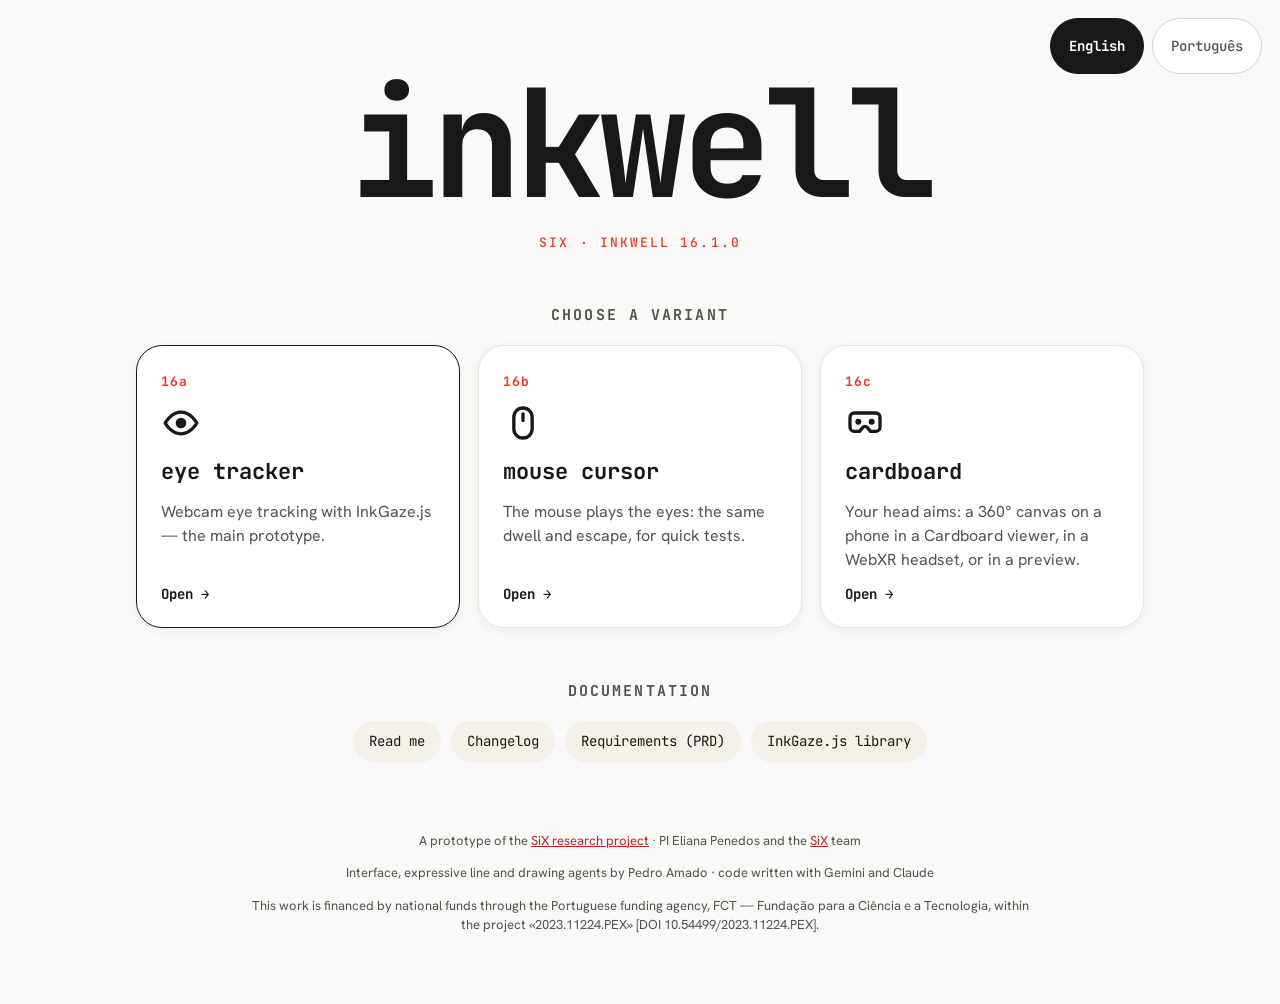
==== index.html @ ced59565 "Add files via upload Version 16 (issues with clear drawing mode) still missing hands gestures… ;)" ====
<!DOCTYPE html>
<html lang="en">
<head>
    <meta charset="UTF-8">
    <meta name="viewport" content="width=device-width, initial-scale=1, viewport-fit=cover">
    <title>Inkwell 16</title>
    <meta name="description" content="Inkwell 16 — the SiX gaze drawing studio in three variants: webcam eye tracker (InkGaze.js), mouse cursor, and Cardboard / WebXR with a 360° canvas.">
<!--
  Inkwell 16 — a prototype of the SiX research project «Drawing for Social Re-connectivity» (FBAUP · FCT 2023.11224.PEX),
  PI Eliana Penedos-Santiago and the SiX team · https://six.fba.up.pt/
  Interface, expressive line and drawing agents: Pedro Amado (FBAUP / i2ADS). Code written with Google Gemini and
  Anthropic Claude (Inkwell 16: Claude Opus 5.5, October 2026). Full credits: README.md.
-->
    <link rel="preconnect" href="https://fonts.googleapis.com">
    <link rel="preconnect" href="https://fonts.gstatic.com" crossorigin>
    <link href="https://fonts.googleapis.com/css2?family=Hanken+Grotesk:wght@400;500;600;700&family=JetBrains+Mono:wght@400;500;700&display=swap" rel="stylesheet">
    <link rel="stylesheet" href="css/inkwell.css?v=16.1.0">
    <link rel="icon" href="icon.svg" type="image/svg+xml">
    <link rel="manifest" href="manifest.json">
    <meta name="theme-color" content="#faf9f7">
    <style>
        html, body { overflow: auto; height: auto; min-height: 100%; }
        body { touch-action: auto; -webkit-user-select: auto; user-select: auto; }
        .chooser { max-width: 1040px; margin: 0 auto; padding: 72px 16px 56px; display: flex; flex-direction: column; align-items: center; }
        .chooser .logo { font-size: clamp(64px, 12vw, 150px); }
        .chooser h2 { font-family: var(--mono); font-size: 15px; letter-spacing: 0.14em; text-transform: uppercase; color: var(--ink-label); margin: 52px 0 18px; }
        .cards { display: grid; grid-template-columns: repeat(auto-fit, minmax(260px, 1fr)); gap: 18px; width: 100%; }
        .card { display: flex; flex-direction: column; gap: 12px; padding: 26px 24px 22px; border-radius: 26px; background: var(--surface-button); border: 1px solid var(--hairline); box-shadow: var(--shadow-rest); color: var(--ink); text-decoration: none; transition: box-shadow 0.15s, transform 0.15s; }
        .card:hover, .card:focus-visible { box-shadow: var(--shadow-panel); transform: translateY(-2px); outline: none; }
        .card:focus-visible { outline: 3px solid var(--red); outline-offset: 3px; }
        .card .tag { font-family: var(--mono); font-weight: 700; font-size: 13px; color: var(--red); letter-spacing: 0.08em; }
        .card .name { font-family: var(--mono); font-weight: 700; font-size: 22px; }
        .card svg { width: 40px; height: 40px; }
        .card p { margin: 0; color: var(--ink-label); font-size: 16px; flex: 1; }
        .card .go { font-family: var(--mono); font-weight: 700; font-size: 14px; color: var(--ink); }
        .card.main { border-color: var(--ink); }
        .docs { display: flex; flex-wrap: wrap; gap: 10px; justify-content: center; }
        .docs a { font-family: var(--mono); font-size: 14px; padding: 10px 16px; border-radius: 999px; background: var(--bg-panel); color: var(--ink); text-decoration: none; }
        .docs a:hover { background: var(--red-soft); }
        .chooser footer { margin-top: 56px; font-size: 13px; color: var(--ink-label); text-align: center; max-width: 60em; }
        .chooser .langs { position: fixed; }
    </style>
</head>
<body>
    <div class="langs" id="langs" role="group" aria-label="Language"></div>
    <main class="chooser">
        <h1 class="logo">inkwell</h1>
        <p class="kicker">SiX · Inkwell 16.1.0</p>
        <h2 data-i18n="chooser.title">Choose a variant</h2>
        <div class="cards">
            <a class="card main" href="inkwell-16a-eyetracker.html">
                <span class="tag">16a</span>
                <svg viewBox="0 0 24 24" aria-hidden="true"><path d="M2.5 12S6 5.5 12 5.5 21.5 12 21.5 12 18 18.5 12 18.5 2.5 12 2.5 12z" fill="none" stroke="currentColor" stroke-width="2" stroke-linejoin="round"/><circle cx="12" cy="12" r="3.2" fill="currentColor"/></svg>
                <span class="name" data-i18n="variant.a">eye tracker</span>
                <p data-i18n="chooser.a">Webcam eye tracking with InkGaze.js — the main prototype.</p>
                <span class="go"><span data-i18n="chooser.open">Open</span> →</span>
            </a>
            <a class="card" href="inkwell-16b-mouse-cursor.html">
                <span class="tag">16b</span>
                <svg viewBox="0 0 24 24" aria-hidden="true"><rect x="6.5" y="3" width="11" height="18" rx="5.5" fill="none" stroke="currentColor" stroke-width="2"/><path d="M12 6.5v4" stroke="currentColor" stroke-width="2" stroke-linecap="round"/></svg>
                <span class="name" data-i18n="variant.b">mouse cursor</span>
                <p data-i18n="chooser.b">The mouse plays the eyes: the same dwell and escape, for quick tests.</p>
                <span class="go"><span data-i18n="chooser.open">Open</span> →</span>
            </a>
            <a class="card" href="inkwell-16c-cardboard.html">
                <span class="tag">16c</span>
                <svg viewBox="0 0 24 24" aria-hidden="true"><path d="M3 8.5c0-1.4 1.1-2.5 2.5-2.5h13c1.4 0 2.5 1.1 2.5 2.5v6c0 1.4-1.1 2.5-2.5 2.5h-3.2l-2-2.4a1.7 1.7 0 0 0-2.6 0L8.7 17H5.5A2.5 2.5 0 0 1 3 14.5z" fill="none" stroke="currentColor" stroke-width="2"/><circle cx="8" cy="11.3" r="1.8" fill="currentColor"/><circle cx="16" cy="11.3" r="1.8" fill="currentColor"/></svg>
                <span class="name" data-i18n="variant.c">cardboard</span>
                <p data-i18n="chooser.c">Your head aims: a 360° canvas on a phone in a Cardboard viewer, in a WebXR headset, or in a preview.</p>
                <span class="go"><span data-i18n="chooser.open">Open</span> →</span>
            </a>
        </div>
        <h2 data-i18n="chooser.docs">Documentation</h2>
        <nav class="docs">
            <a href="README.md" data-i18n="chooser.readme">Read me</a>
            <a href="CHANGELOG.md" data-i18n="chooser.changelog">Changelog</a>
            <a href="Inkwell%2016%20%E2%80%94%20Product%20Requirements%20Document%20(PRD).md" data-i18n="chooser.prd">Requirements (PRD)</a>
            <a href="lib/inkgaze.js" data-i18n="chooser.inkgaze">InkGaze.js library</a>
        </nav>
        <footer>
            <p data-i18n-html="splash.credit1">A prototype of the <a href="https://six.fba.up.pt/" target="_blank" rel="noopener">SiX research project</a> · PI Eliana Penedos and the <a href="https://six.fba.up.pt/" target="_blank" rel="noopener">SiX</a> team</p>
            <p data-i18n-html="splash.credit2">Interface, expressive line and drawing agents by Pedro Amado · code written with Gemini and Claude</p>
            <p lang="en">This work is financed by national funds through the Portuguese funding agency, FCT — Fundação para a Ciência e a Tecnologia, within the project «2023.11224.PEX» [DOI 10.54499/2023.11224.PEX].</p>
        </footer>
    </main>
    <script type="module">
        import { initI18n, languages, lang, setLanguage, applyDom } from './js/i18n.js?v=16.1.0';
        const box = document.getElementById('langs');
        function chips() {
            box.textContent = '';
            for (const l of languages()) {
                const b = document.createElement('button');
                b.type = 'button'; b.className = 'lang-chip' + (l.code === lang() ? ' on' : ''); b.lang = l.code; b.textContent = l.nativeName;
                b.setAttribute('aria-pressed', l.code === lang() ? 'true' : 'false');
                b.addEventListener('click', () => setLanguage(l.code).then(chips));
                box.append(b);
            }
        }
        initI18n().then(() => { applyDom(); chips(); }).catch(() => { /* the English page stays */ });
    </script>
</body>
</html>
---- css/inkwell.css ----
/* ═══════════════════════════════════════════════════════════════════════════
   INKWELL 16 — styles (16a eye tracker · 16b mouse cursor · 16c cardboard)
   Design tokens as in builds 12–15 (Figma "HUD Prototype" + "Design System"). The paper is light by design (an
   ink-on-paper drawing studio), so there is no dark theme.
   ═══════════════════════════════════════════════════════════════════════════ */
:root {
  --bg-canvas: #faf9f7;
  --bg-band: #ece6d7;
  --bg-panel: #f4f1e9;
  --surface-button: #ffffff;
  --ink: #191817;
  --ink-label: #55524c;
  --ink-muted: #9e968a;
  --divider: #d6d3cc;
  --hairline: #e8e6e1;
  --red: #e63c22;
  --red-deep: #b8261a;
  --red-soft: #fdeeeb;
  --dot: #bdbab4;                 /* intro dots: light grey, ≈ 26 % black (≤ 40 % asked) */

  --display: 'Bricolage Grotesque', 'Hanken Grotesk', system-ui, sans-serif;
  --sans: 'Hanken Grotesk', 'Helvetica Neue', system-ui, sans-serif;
  --mono: 'JetBrains Mono', ui-monospace, Menlo, monospace;

  --shadow-panel: 0 8px 40px rgba(25, 24, 23, 0.14);
  --shadow-rest: 0 2px 8px rgba(25, 24, 23, 0.06);
  --radius: 22px;
  --dwell: 0;
}
* { box-sizing: border-box; }
html, body { margin: 0; height: 100%; overflow: hidden; background: var(--bg-canvas); color: var(--ink); font-family: var(--sans); font-size: 17px; line-height: 1.5; -webkit-font-smoothing: antialiased; }
body { overscroll-behavior: none; touch-action: none; -webkit-user-select: none; user-select: none; }
button, input, select { font: inherit; color: inherit; }
a { color: var(--red-deep); }
kbd { font-family: var(--mono); font-size: 0.82em; background: var(--bg-panel); border: 1px solid var(--divider); border-bottom-width: 2px; border-radius: 6px; padding: 0 0.4em; }
[hidden] { display: none !important; }
svg { display: block; }

/* ── layers: the paper (z 0) · DOM screens (z 10) · configuration (z 20) · 3D view (z 25) · overlay canvas (z 30) · toast (z 40) ── */
#stage { position: fixed; inset: 0; z-index: 0; overflow: hidden; background: var(--bg-canvas); }
#paper { position: absolute; inset: 0; overflow: hidden; }
#paper canvas { position: absolute; left: 0; top: 0; transform-origin: 0 0; }
#overlay { position: fixed; inset: 0; z-index: 30; pointer-events: none; }
#vr { position: fixed; inset: 0; z-index: 1; background: #e9e5dc; }
#vr canvas { display: block; }
#screens { position: fixed; inset: 0; z-index: 10; pointer-events: none; }
body.studio.v-b #stage { cursor: none; }

/* ── generic dwell feedback (DOM targets): --dwell 0..1 set by GazeDom ── */
.btn, .cta-play, .link, .page-back, .page-scroll, .cfg-close { position: relative; }
.btn::after, .cta-play::after, .link::after, .page-back::after {
  content: ''; position: absolute; left: 12%; right: 12%; bottom: 6px; height: 3px; border-radius: 3px; background: var(--red);
  transform: scaleX(var(--dwell)); transform-origin: left center; opacity: calc(var(--dwell) * 8); pointer-events: none;
}
.page-scroll::after, .cfg-close::after {
  content: ''; position: absolute; inset: -5px; border-radius: 50%; pointer-events: none;
  background: conic-gradient(var(--red) calc(var(--dwell) * 360deg), transparent 0);
  -webkit-mask: radial-gradient(farthest-side, transparent calc(100% - 4px), #000 calc(100% - 3px));
          mask: radial-gradient(farthest-side, transparent calc(100% - 4px), #000 calc(100% - 3px));
}
.gazed { outline: none; }

/* ── screens ── */
.screen { position: absolute; inset: 0; pointer-events: auto; background: var(--bg-canvas); display: flex; flex-direction: column; align-items: center; justify-content: center; animation: fade-in 0.35s ease both; }
.screen.leaving { animation: fade-out 0.32s ease both; pointer-events: none; }
@keyframes fade-in { from { opacity: 0; } }
@keyframes fade-out { to { opacity: 0; } }

.logo { font-family: var(--mono); font-weight: 700; font-size: clamp(64px, 13vw, 176px); letter-spacing: -0.045em; line-height: 0.95; margin: 0; color: var(--ink); }
.kicker { font-family: var(--mono); font-size: 13px; font-weight: 500; letter-spacing: 0.16em; text-transform: uppercase; color: var(--red); margin: 18px 0 0; text-align: center; }

/* gate (16a: while InkGaze has the stage · 16b / 16c: Start) */
.gate-main { display: flex; flex-direction: column; align-items: center; gap: 0; padding: 24px; max-width: 760px; text-align: center; }
.gate .logo { font-size: clamp(56px, 9vw, 120px); }
.gate-msg { margin: 34px 0 0; font-size: 19px; color: var(--ink-label); max-width: 34em; min-height: 3em; }
.gate-msg.warn { color: var(--ink); }
.gate-msg.error { color: var(--red-deep); font-weight: 600; }
.gate-actions { display: flex; flex-wrap: wrap; gap: 16px; justify-content: center; margin-top: 26px; }

/* buttons */
.btn { display: inline-flex; align-items: center; gap: 10px; min-height: 56px; padding: 12px 24px; border-radius: 999px; border: 1px solid var(--divider); background: var(--surface-button); color: var(--ink); font-family: var(--mono); font-weight: 700; font-size: 15px; text-decoration: none; cursor: pointer; box-shadow: var(--shadow-rest); transition: box-shadow 0.15s, background 0.15s, transform 0.15s; }
.btn svg { width: 1.25em; height: 1.25em; flex: none; }
.btn:hover, .btn.gazed { box-shadow: 0 8px 22px rgba(25, 24, 23, 0.12); background: #fff; }
.btn.primary { background: var(--ink); color: #fff; border-color: var(--ink); }
.btn.primary::after { background: #fff; }
.btn.ghost { background: transparent; box-shadow: none; }
.btn:disabled { opacity: 0.45; cursor: default; }
.btn:focus-visible, .cta-play:focus-visible, .link:focus-visible, .page-back:focus-visible, .page-scroll:focus-visible, .cfg-close:focus-visible, .chip:focus-visible, .abtn:focus-visible { outline: 3px solid var(--red); outline-offset: 3px; }

/* intro: three dots (64 px: the upper bound asked for; webcam gaze is ~2–4° accurate, the hit area is larger) */
.intro { background: var(--bg-canvas); }
.intro-hint { position: absolute; top: 22%; left: 0; right: 0; margin: 0; text-align: center; font-family: var(--mono); font-size: 14px; letter-spacing: 0.14em; text-transform: uppercase; color: var(--ink-muted); }
.idot { position: absolute; top: 50%; width: 64px; height: 64px; margin: 0; padding: 0; border: 0; border-radius: 50%; background: var(--dot); transform: translate(-50%, -50%) scale(1); transition: transform 0.22s cubic-bezier(.3, 1.4, .5, 1), background 0.2s; cursor: pointer; }
.idot::before { content: ''; position: absolute; inset: -9px; border-radius: 50%; background: conic-gradient(var(--red) calc(var(--dwell) * 360deg), transparent 0); -webkit-mask: radial-gradient(farthest-side, transparent calc(100% - 4px), #000 calc(100% - 3px)); mask: radial-gradient(farthest-side, transparent calc(100% - 4px), #000 calc(100% - 3px)); opacity: 0.85; }
.idot.gazed, .idot:hover { transform: translate(-50%, -50%) scale(1.16); background: #b0ada6; }
.idot.popped { background: var(--red); animation: pop 0.46s cubic-bezier(.2, .9, .3, 1) forwards; pointer-events: none; }
.idot.popped::before { display: none; }
@keyframes pop { 0% { transform: translate(-50%, -50%) scale(1.16); opacity: 1; } 35% { transform: translate(-50%, -50%) scale(1.42); opacity: 1; } 100% { transform: translate(-50%, -50%) scale(1.9); opacity: 0; } }

/* language switcher (welcome screen, gate): top right, one chip per language in its own name */
.langs { position: absolute; top: max(18px, env(safe-area-inset-top)); right: max(18px, env(safe-area-inset-right)); display: flex; align-items: center; gap: 8px; z-index: 2; }
.langs-icon { width: 22px; height: 22px; color: var(--ink-muted); margin-right: 2px; }
.langs-icon svg { width: 22px; height: 22px; }
.lang-chip { position: relative; min-height: 56px; min-width: 56px; padding: 8px 18px; border-radius: 999px; border: 1px solid var(--divider); background: var(--surface-button); color: var(--ink-label); font-family: var(--mono); font-weight: 500; font-size: 14px; cursor: pointer; }
.lang-chip.on { background: var(--ink); color: #fff; border-color: var(--ink); font-weight: 700; }
.lang-chip:hover, .lang-chip.gazed { box-shadow: 0 8px 22px rgba(25, 24, 23, 0.12); }
.lang-chip::after { content: ''; position: absolute; left: 18%; right: 18%; bottom: 6px; height: 3px; border-radius: 3px; background: var(--red); transform: scaleX(var(--dwell)); transform-origin: left center; opacity: calc(var(--dwell) * 8); pointer-events: none; }
.lang-chip:focus-visible { outline: 3px solid var(--red); outline-offset: 3px; }
.lang-panel select { width: 100%; margin-top: 6px; min-height: 44px; padding: 6px 10px; border-radius: 12px; border: 1px solid var(--divider); background: var(--bg-panel); }

/* splash */
.splash-main { display: flex; flex-direction: column; align-items: center; margin-bottom: 6vh; }
.cta-play { display: inline-flex; align-items: center; justify-content: center; gap: 14px; margin-top: 52px; min-width: 240px; min-height: 92px; padding: 18px 48px 18px 40px; border-radius: 999px; border: 0; background: var(--ink); color: #fff; font-family: var(--mono); font-weight: 700; font-size: 30px; letter-spacing: 0.02em; cursor: pointer; box-shadow: 0 14px 34px rgba(25, 24, 23, 0.2); transition: transform 0.18s, background 0.18s; }
.cta-play svg { width: 34px; height: 34px; }
.cta-play::after { background: var(--red); bottom: 10px; height: 4px; }
.cta-play:hover, .cta-play.gazed { transform: scale(1.04); background: #000; }
.splash-note { margin: 22px 0 0; font-size: 15px; color: var(--ink-label); text-align: center; max-width: 36em; }
.kicker a { color: inherit; text-decoration: none; border-bottom: 1px solid currentColor; }
.splash-foot { position: absolute; left: 0; right: 0; bottom: max(16px, env(safe-area-inset-bottom)); display: flex; flex-direction: column; align-items: center; gap: 4px; padding: 0 16px; }
.links { display: flex; justify-content: center; flex-wrap: wrap; gap: 8px 22px; }
.splash-credit { margin: 0; max-width: min(64em, 100%); text-align: center; font-size: 12.5px; line-height: 1.55; color: var(--ink-label); -webkit-user-select: text; user-select: text; }
.splash-credit a { color: inherit; text-decoration: underline; text-decoration-color: var(--divider); text-underline-offset: 2px; }
.splash-credit a:hover { color: var(--red-deep); text-decoration-color: currentColor; }
.link { display: inline-flex; align-items: center; gap: 0.5em; min-height: 56px; padding: 10px 18px; border: 0; border-radius: 999px; background: transparent; color: var(--ink-label); font-family: var(--mono); font-weight: 500; font-size: 16px; line-height: 1; cursor: pointer; }
.link svg { width: 1em; height: 1em; flex: none; }   /* icons sized to the text height */
.link:hover, .link.gazed { color: var(--ink); background: var(--bg-panel); }

/* pages: About · Help */
.page { justify-content: flex-start; align-items: stretch; }
.page-head { display: flex; align-items: center; gap: 18px; padding: 22px max(20px, calc(50vw - 420px)) 14px; border-bottom: 1px solid var(--hairline); background: var(--bg-canvas); }
.page-head h2 { margin: 0; font-family: var(--mono); font-size: 22px; letter-spacing: -0.01em; }
.page-back { display: inline-flex; align-items: center; gap: 8px; min-height: 56px; padding: 10px 20px 10px 14px; border-radius: 999px; border: 1px solid var(--divider); background: var(--surface-button); font-family: var(--mono); font-weight: 700; font-size: 15px; cursor: pointer; }
.page-back svg { width: 22px; height: 22px; }
.page-back:hover, .page-back.gazed { background: var(--bg-panel); }
.page-body { flex: 1; overflow-y: auto; padding: 18px max(20px, calc(50vw - 420px)) 120px; -webkit-user-select: text; user-select: text; scroll-behavior: smooth; }
.page-body h3 { font-family: var(--mono); font-size: 15px; letter-spacing: 0.06em; text-transform: uppercase; color: var(--red-deep); margin: 30px 0 8px; }
.page-body p, .page-body li, .page-body dd { color: var(--ink); max-width: 46em; }
.page-body .lead { font-size: 19px; }
.page-body ul, .page-body ol { padding-left: 1.3em; }
.page-body li { margin: 6px 0; }
.credits dt { font-family: var(--mono); font-weight: 700; font-size: 14px; margin-top: 14px; }
.credits dd { margin: 4px 0 0; }
.funding { margin-top: 30px; padding-top: 16px; border-top: 1px solid var(--hairline); font-size: 14px; color: var(--ink-label); }
.page-scroll { position: fixed; right: max(16px, calc(50vw - 520px)); width: 64px; height: 64px; border-radius: 50%; border: 1px solid var(--divider); background: var(--surface-button); box-shadow: var(--shadow-rest); display: grid; place-items: center; cursor: pointer; z-index: 2; }
.page-scroll svg { width: 30px; height: 30px; }
.page-scroll.up { top: 112px; }
.page-scroll.down { bottom: 28px; }
.page-scroll:hover, .page-scroll.gazed { background: var(--bg-panel); }
.video { position: relative; width: 100%; max-width: 820px; aspect-ratio: 16 / 9; margin: 6px 0 10px; border-radius: 18px; overflow: hidden; background: var(--bg-band); }
.video iframe { position: absolute; inset: 0; width: 100%; height: 100%; border: 0; }
.video-ph { position: absolute; inset: 0; display: flex; flex-direction: column; align-items: center; justify-content: center; gap: 12px; color: var(--ink-label); font-family: var(--mono); font-size: 15px; }
.video-ph svg { width: 64px; height: 64px; padding: 14px; border-radius: 50%; background: var(--surface-button); color: var(--ink); box-shadow: var(--shadow-rest); }

/* configuration layer */
.cfg-layer { position: fixed; inset: 0; z-index: 20; display: grid; place-items: center; padding: 16px; background: rgba(250, 249, 247, 0.72); backdrop-filter: blur(3px); -webkit-backdrop-filter: blur(3px); animation: fade-in 0.2s ease both; }
.cfg { position: relative; width: min(820px, 100%); max-height: calc(100vh - 32px); display: flex; flex-direction: column; background: var(--surface-button); border: 1px solid var(--hairline); border-radius: 26px; box-shadow: var(--shadow-panel); overflow: hidden; -webkit-user-select: text; user-select: text; }
.cfg-head { display: flex; align-items: flex-start; justify-content: space-between; gap: 16px; padding: 22px 26px 14px; border-bottom: 1px solid var(--hairline); }
.cfg-head h2 { margin: 0; font-family: var(--mono); font-size: 22px; }
.cfg-sub { margin: 4px 0 0; font-size: 14px; color: var(--ink-label); }
.cfg-close { flex: none; width: 64px; height: 64px; border-radius: 50%; border: 1px solid var(--divider); background: var(--bg-panel); display: grid; place-items: center; cursor: pointer; }
.cfg-close svg { width: 28px; height: 28px; }
.cfg-close:hover, .cfg-close.gazed { background: var(--red-soft); }
.cfg-body { overflow-y: auto; padding: 8px 26px 110px; scroll-behavior: smooth; }
.cfg .page-scroll { position: absolute; right: 18px; }
.cfg .page-scroll.up { top: 104px; }
.cfg .page-scroll.down { bottom: 18px; }
.cfg-sec { padding: 16px 70px 18px 0; border-bottom: 1px solid var(--hairline); }
.cfg-sec:last-child { border-bottom: 0; }
.cfg-sec h3 { margin: 6px 0 12px; font-family: var(--mono); font-size: 14px; letter-spacing: 0.08em; text-transform: uppercase; color: var(--red-deep); }
.ctl { margin: 12px 0 16px; }
.ctl label { display: flex; justify-content: space-between; align-items: baseline; gap: 12px; font-weight: 600; font-size: 15px; }
.ctl output { font-family: var(--mono); font-size: 13px; color: var(--ink-label); white-space: nowrap; }
.ctl input[type=range] { width: 100%; margin: 6px 0 0; accent-color: var(--red); height: 28px; }
.ctl select { width: 100%; margin-top: 6px; min-height: 44px; padding: 6px 10px; border-radius: 12px; border: 1px solid var(--divider); background: var(--bg-panel); }
.ctl.check label { justify-content: flex-start; align-items: center; gap: 12px; cursor: pointer; }
.ctl.check input { width: 22px; height: 22px; accent-color: var(--red); flex: none; }
.hint { margin: 4px 0 0; font-size: 13.5px; color: var(--ink-label); line-height: 1.45; }
.row { display: flex; gap: 10px; align-items: center; margin: 10px 0; }
.row.wrap { flex-wrap: wrap; }
.cfg .btn { min-height: 46px; padding: 8px 18px; font-size: 13.5px; }
.chip { min-height: 40px; padding: 6px 14px; border-radius: 999px; border: 1px solid var(--divider); background: var(--surface-button); font-family: var(--mono); font-size: 13px; cursor: pointer; }
.chip.on { background: var(--ink); color: #fff; border-color: var(--ink); }
.agent-list { display: grid; gap: 10px; margin: 12px 0; }
.agent { border: 1px solid var(--hairline); border-radius: 16px; padding: 10px 14px; background: var(--bg-canvas); }
.agent-head { display: flex; align-items: center; gap: 8px; font-family: var(--mono); font-size: 14px; }
.agent-head .sp { flex: 1; }
.abtn { width: 38px; height: 38px; border-radius: 50%; border: 1px solid var(--divider); background: var(--surface-button); cursor: pointer; font-size: 16px; }
.abtn:hover { background: var(--red-soft); }
.agent-row { display: grid; grid-template-columns: 9.5em 1fr 3.4em; align-items: center; gap: 10px; font-size: 14px; margin: 2px 0; }
.agent-row input { width: 100%; accent-color: var(--red); }
.agent-row output { font-family: var(--mono); font-size: 12.5px; color: var(--ink-label); text-align: right; }

/* toast (top: the menu lives at the bottom) */
#toast { position: fixed; top: max(18px, env(safe-area-inset-top)); left: 50%; z-index: 40; transform: translate(-50%, -140%); max-width: min(92vw, 640px); padding: 12px 20px; border-radius: 16px; background: var(--ink); color: #fff; font-family: var(--mono); font-size: 14px; line-height: 1.45; box-shadow: var(--shadow-panel); transition: transform 0.28s ease, opacity 0.28s ease, visibility 0s linear 0.28s; pointer-events: none; text-align: center; opacity: 0; visibility: hidden; }
#toast.show { transform: translate(-50%, 0); opacity: 1; visibility: visible; transition: transform 0.28s ease, opacity 0.28s ease; }

/* 3D analysis view (build 15) */
#orbit { position: fixed; inset: 0; z-index: 25; background: var(--bg-band); perspective: 1400px; display: grid; place-items: center; }
.orbit-plane { background: var(--bg-canvas) center / 100% 100% no-repeat; box-shadow: 0 30px 80px rgba(25, 24, 23, 0.28); transform-style: preserve-3d; }
.orbit-hud { position: absolute; left: 24px; bottom: 20px; font-family: var(--mono); font-size: 13px; color: var(--ink-label); }
.orbit-hud p { margin: 4px 0; }
.orbit-title { color: var(--red-deep); letter-spacing: 0.12em; text-transform: uppercase; }
body.orbiting #overlay { display: none; }

/* small screens (phones: 16b / 16c look-around) */
@media (max-width: 560px) {
  html, body { font-size: 16px; }
  .gate-msg { font-size: 16px; }
  .cta-play { min-height: 76px; font-size: 24px; margin-top: 36px; }
  .cfg-sec { padding-right: 0; }
  .cfg .page-scroll { display: none; }
  .page-scroll { right: 12px; width: 56px; height: 56px; }
  .agent-row { grid-template-columns: 6.5em 1fr 3em; }
  .link { font-size: 14px; padding: 8px 10px; }
  .langs { top: 10px; right: 10px; gap: 6px; }
  .langs-icon { display: none; }
  .lang-chip { min-height: 48px; padding: 6px 12px; font-size: 13px; }
}
@media (prefers-reduced-motion: reduce) {
  *, *::before, *::after { animation-duration: 0.01ms !important; transition-duration: 0.01ms !important; scroll-behavior: auto !important; }
}
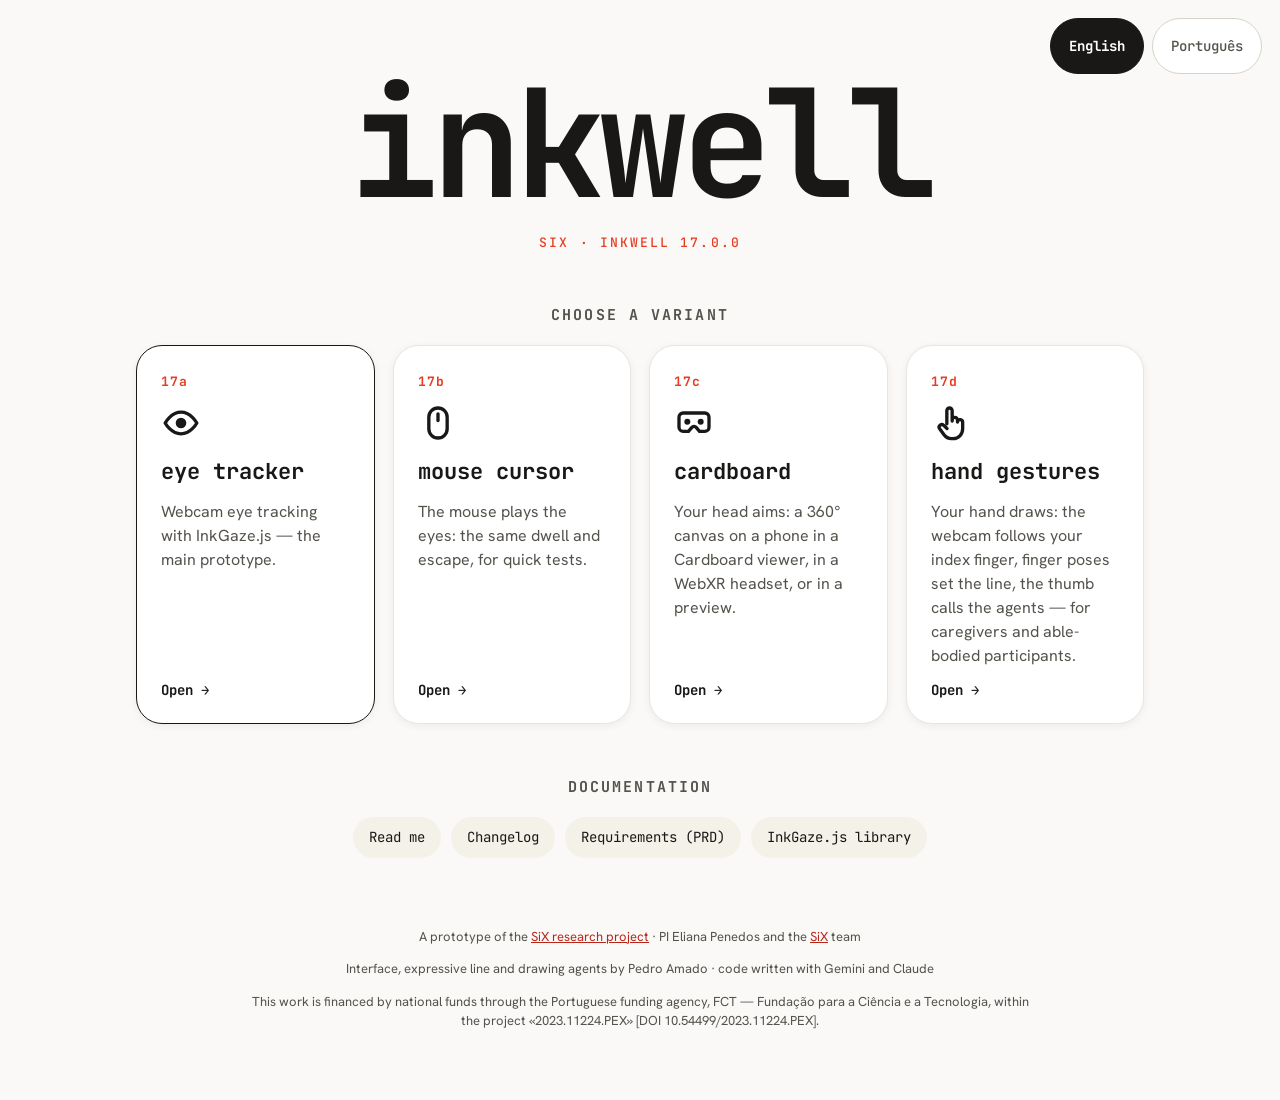
==== commit 118b48dd: "Add files via upload Build 17. Clear Fix implemented and Hands Gestures (Caregiver Hands-mode drawin" ====
--- a/index.html
+++ b/index.html
@@ -3,18 +3,18 @@
 <head>
     <meta charset="UTF-8">
     <meta name="viewport" content="width=device-width, initial-scale=1, viewport-fit=cover">
-    <title>Inkwell 16</title>
-    <meta name="description" content="Inkwell 16 — the SiX gaze drawing studio in three variants: webcam eye tracker (InkGaze.js), mouse cursor, and Cardboard / WebXR with a 360° canvas.">
+    <title>Inkwell 17</title>
+    <meta name="description" content="Inkwell 17 — the SiX gaze drawing studio in four variants: webcam eye tracker (InkGaze.js), mouse cursor, Cardboard / WebXR with a 360° canvas, and hand gestures through the webcam (for caregivers).">
 <!--
-  Inkwell 16 — a prototype of the SiX research project «Drawing for Social Re-connectivity» (FBAUP · FCT 2023.11224.PEX),
+  Inkwell 17 — a prototype of the SiX research project «Drawing for Social Re-connectivity» (FBAUP · FCT 2023.11224.PEX),
   PI Eliana Penedos-Santiago and the SiX team · https://six.fba.up.pt/
   Interface, expressive line and drawing agents: Pedro Amado (FBAUP / i2ADS). Code written with Google Gemini and
-  Anthropic Claude (Inkwell 16: Claude Opus 5.5, October 2026). Full credits: README.md.
+  Anthropic Claude (Inkwell 16–17: Claude Opus 5.5, October 2026). Full credits: README.md.
 -->
     <link rel="preconnect" href="https://fonts.googleapis.com">
     <link rel="preconnect" href="https://fonts.gstatic.com" crossorigin>
     <link href="https://fonts.googleapis.com/css2?family=Hanken+Grotesk:wght@400;500;600;700&family=JetBrains+Mono:wght@400;500;700&display=swap" rel="stylesheet">
-    <link rel="stylesheet" href="css/inkwell.css?v=16.1.0">
+    <link rel="stylesheet" href="css/inkwell.css?v=17.0.0">
     <link rel="icon" href="icon.svg" type="image/svg+xml">
     <link rel="manifest" href="manifest.json">
     <meta name="theme-color" content="#faf9f7">
@@ -24,7 +24,7 @@
         .chooser { max-width: 1040px; margin: 0 auto; padding: 72px 16px 56px; display: flex; flex-direction: column; align-items: center; }
         .chooser .logo { font-size: clamp(64px, 12vw, 150px); }
         .chooser h2 { font-family: var(--mono); font-size: 15px; letter-spacing: 0.14em; text-transform: uppercase; color: var(--ink-label); margin: 52px 0 18px; }
-        .cards { display: grid; grid-template-columns: repeat(auto-fit, minmax(260px, 1fr)); gap: 18px; width: 100%; }
+        .cards { display: grid; grid-template-columns: repeat(auto-fit, minmax(220px, 1fr)); gap: 18px; width: 100%; }
         .card { display: flex; flex-direction: column; gap: 12px; padding: 26px 24px 22px; border-radius: 26px; background: var(--surface-button); border: 1px solid var(--hairline); box-shadow: var(--shadow-rest); color: var(--ink); text-decoration: none; transition: box-shadow 0.15s, transform 0.15s; }
         .card:hover, .card:focus-visible { box-shadow: var(--shadow-panel); transform: translateY(-2px); outline: none; }
         .card:focus-visible { outline: 3px solid var(--red); outline-offset: 3px; }
@@ -45,28 +45,35 @@
     <div class="langs" id="langs" role="group" aria-label="Language"></div>
     <main class="chooser">
         <h1 class="logo">inkwell</h1>
-        <p class="kicker">SiX · Inkwell 16.1.0</p>
+        <p class="kicker">SiX · Inkwell 17.0.0</p>
         <h2 data-i18n="chooser.title">Choose a variant</h2>
         <div class="cards">
-            <a class="card main" href="inkwell-16a-eyetracker.html">
-                <span class="tag">16a</span>
+            <a class="card main" href="inkwell-17a-eyetracker.html">
+                <span class="tag">17a</span>
                 <svg viewBox="0 0 24 24" aria-hidden="true"><path d="M2.5 12S6 5.5 12 5.5 21.5 12 21.5 12 18 18.5 12 18.5 2.5 12 2.5 12z" fill="none" stroke="currentColor" stroke-width="2" stroke-linejoin="round"/><circle cx="12" cy="12" r="3.2" fill="currentColor"/></svg>
                 <span class="name" data-i18n="variant.a">eye tracker</span>
                 <p data-i18n="chooser.a">Webcam eye tracking with InkGaze.js — the main prototype.</p>
                 <span class="go"><span data-i18n="chooser.open">Open</span> →</span>
             </a>
-            <a class="card" href="inkwell-16b-mouse-cursor.html">
-                <span class="tag">16b</span>
+            <a class="card" href="inkwell-17b-mouse-cursor.html">
+                <span class="tag">17b</span>
                 <svg viewBox="0 0 24 24" aria-hidden="true"><rect x="6.5" y="3" width="11" height="18" rx="5.5" fill="none" stroke="currentColor" stroke-width="2"/><path d="M12 6.5v4" stroke="currentColor" stroke-width="2" stroke-linecap="round"/></svg>
                 <span class="name" data-i18n="variant.b">mouse cursor</span>
                 <p data-i18n="chooser.b">The mouse plays the eyes: the same dwell and escape, for quick tests.</p>
                 <span class="go"><span data-i18n="chooser.open">Open</span> →</span>
             </a>
-            <a class="card" href="inkwell-16c-cardboard.html">
-                <span class="tag">16c</span>
+            <a class="card" href="inkwell-17c-cardboard.html">
+                <span class="tag">17c</span>
                 <svg viewBox="0 0 24 24" aria-hidden="true"><path d="M3 8.5c0-1.4 1.1-2.5 2.5-2.5h13c1.4 0 2.5 1.1 2.5 2.5v6c0 1.4-1.1 2.5-2.5 2.5h-3.2l-2-2.4a1.7 1.7 0 0 0-2.6 0L8.7 17H5.5A2.5 2.5 0 0 1 3 14.5z" fill="none" stroke="currentColor" stroke-width="2"/><circle cx="8" cy="11.3" r="1.8" fill="currentColor"/><circle cx="16" cy="11.3" r="1.8" fill="currentColor"/></svg>
                 <span class="name" data-i18n="variant.c">cardboard</span>
                 <p data-i18n="chooser.c">Your head aims: a 360° canvas on a phone in a Cardboard viewer, in a WebXR headset, or in a preview.</p>
+                <span class="go"><span data-i18n="chooser.open">Open</span> →</span>
+            </a>
+            <a class="card" href="inkwell-17d-hand-gestures.html">
+                <span class="tag">17d</span>
+                <svg viewBox="0 0 24 24" aria-hidden="true"><path d="M9.5 12.5V4.6a1.6 1.6 0 0 1 3.2 0v6.2m0-.6a1.6 1.6 0 0 1 3.2 0v1.2m0-.4a1.6 1.6 0 0 1 3.1.4v4.1c0 3.3-2.5 5.9-5.8 5.9h-.9a5.6 5.6 0 0 1-4.5-2.3l-2.6-3.6a1.6 1.6 0 0 1 2.4-2.1l2 1.9" fill="none" stroke="currentColor" stroke-width="2" stroke-linecap="round" stroke-linejoin="round"/></svg>
+                <span class="name" data-i18n="variant.d">hand gestures</span>
+                <p data-i18n="chooser.d">Your hand draws: the webcam follows your index finger, finger poses set the line, the thumb calls the agents — for caregivers and able-bodied participants.</p>
                 <span class="go"><span data-i18n="chooser.open">Open</span> →</span>
             </a>
         </div>
@@ -74,7 +81,7 @@
         <nav class="docs">
             <a href="README.md" data-i18n="chooser.readme">Read me</a>
             <a href="CHANGELOG.md" data-i18n="chooser.changelog">Changelog</a>
-            <a href="Inkwell%2016%20%E2%80%94%20Product%20Requirements%20Document%20(PRD).md" data-i18n="chooser.prd">Requirements (PRD)</a>
+            <a href="Inkwell%2017%20%E2%80%94%20Product%20Requirements%20Document%20(PRD).md" data-i18n="chooser.prd">Requirements (PRD)</a>
             <a href="lib/inkgaze.js" data-i18n="chooser.inkgaze">InkGaze.js library</a>
         </nav>
         <footer>
@@ -84,7 +91,7 @@
         </footer>
     </main>
     <script type="module">
-        import { initI18n, languages, lang, setLanguage, applyDom } from './js/i18n.js?v=16.1.0';
+        import { initI18n, languages, lang, setLanguage, applyDom } from './js/i18n.js?v=17.0.0';
         const box = document.getElementById('langs');
         function chips() {
             box.textContent = '';
--- a/css/inkwell.css
+++ b/css/inkwell.css
@@ -1,5 +1,5 @@
 /* ═══════════════════════════════════════════════════════════════════════════
-   INKWELL 16 — styles (16a eye tracker · 16b mouse cursor · 16c cardboard)
+   INKWELL 17 — styles (17a eye tracker · 17b mouse cursor · 17c cardboard · 17d hand gestures)
    Design tokens as in builds 12–15 (Figma "HUD Prototype" + "Design System"). The paper is light by design (an
    ink-on-paper drawing studio), so there is no dark theme.
    ═══════════════════════════════════════════════════════════════════════════ */
@@ -69,7 +69,7 @@
 .logo { font-family: var(--mono); font-weight: 700; font-size: clamp(64px, 13vw, 176px); letter-spacing: -0.045em; line-height: 0.95; margin: 0; color: var(--ink); }
 .kicker { font-family: var(--mono); font-size: 13px; font-weight: 500; letter-spacing: 0.16em; text-transform: uppercase; color: var(--red); margin: 18px 0 0; text-align: center; }
 
-/* gate (16a: while InkGaze has the stage · 16b / 16c: Start) */
+/* gate (17a: while InkGaze has the stage · 17b / 17c: Start) */
 .gate-main { display: flex; flex-direction: column; align-items: center; gap: 0; padding: 24px; max-width: 760px; text-align: center; }
 .gate .logo { font-size: clamp(56px, 9vw, 120px); }
 .gate-msg { margin: 34px 0 0; font-size: 19px; color: var(--ink-label); max-width: 34em; min-height: 3em; }
@@ -190,6 +190,15 @@
 .agent-row input { width: 100%; accent-color: var(--red); }
 .agent-row output { font-family: var(--mono); font-size: 12.5px; color: var(--ink-label); text-align: right; }
 
+/* 17d: the camera preview (top left, above the screens) and the reach calibration */
+#handcam { position: fixed; left: max(14px, env(safe-area-inset-left)); top: max(14px, env(safe-area-inset-top)); z-index: 35; width: 200px; height: auto; border-radius: 14px; box-shadow: var(--shadow-panel); background: var(--bg-band); pointer-events: none; }
+.reach { gap: 14px; padding: 20px 16px; }
+.reach h2 { margin: 0; font-family: var(--mono); font-size: 24px; letter-spacing: -0.01em; }
+.reach-hint { margin: 0; max-width: 42em; text-align: center; color: var(--ink-label); }
+.reach-cam { width: min(640px, 100%, calc((100vh - 280px) * 4 / 3)); height: auto; border-radius: 18px; box-shadow: var(--shadow-panel); background: var(--bg-band); }
+.reach-bar { width: min(520px, 100%); height: 8px; border-radius: 4px; background: var(--hairline); overflow: hidden; }
+.reach-bar span { display: block; width: 0; height: 100%; background: var(--red); transition: width 0.12s linear; }
+
 /* toast (top: the menu lives at the bottom) */
 #toast { position: fixed; top: max(18px, env(safe-area-inset-top)); left: 50%; z-index: 40; transform: translate(-50%, -140%); max-width: min(92vw, 640px); padding: 12px 20px; border-radius: 16px; background: var(--ink); color: #fff; font-family: var(--mono); font-size: 14px; line-height: 1.45; box-shadow: var(--shadow-panel); transition: transform 0.28s ease, opacity 0.28s ease, visibility 0s linear 0.28s; pointer-events: none; text-align: center; opacity: 0; visibility: hidden; }
 #toast.show { transform: translate(-50%, 0); opacity: 1; visibility: visible; transition: transform 0.28s ease, opacity 0.28s ease; }
@@ -202,7 +211,7 @@
 .orbit-title { color: var(--red-deep); letter-spacing: 0.12em; text-transform: uppercase; }
 body.orbiting #overlay { display: none; }
 
-/* small screens (phones: 16b / 16c look-around) */
+/* small screens (phones: 17b / 17c look-around) */
 @media (max-width: 560px) {
   html, body { font-size: 16px; }
   .gate-msg { font-size: 16px; }
@@ -215,6 +224,7 @@
   .langs { top: 10px; right: 10px; gap: 6px; }
   .langs-icon { display: none; }
   .lang-chip { min-height: 48px; padding: 6px 12px; font-size: 13px; }
+  #handcam { width: 128px; }
 }
 @media (prefers-reduced-motion: reduce) {
   *, *::before, *::after { animation-duration: 0.01ms !important; transition-duration: 0.01ms !important; scroll-behavior: auto !important; }
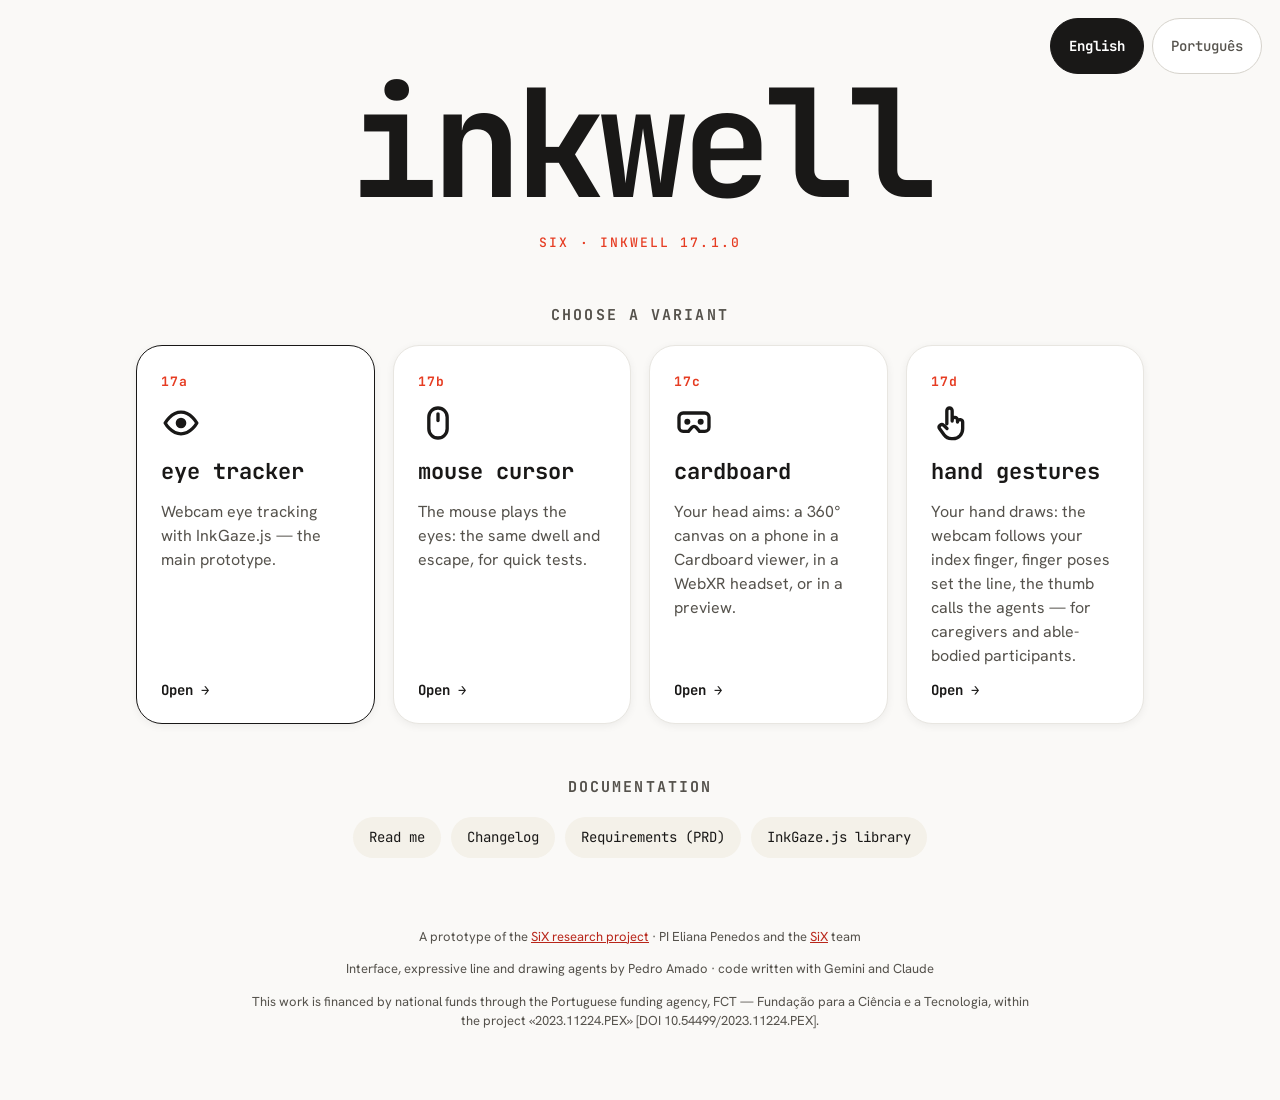
==== commit e251e82a: "Add files via upload Build 17.1-hand gestures fix (added two gestures-see changelog)" ====
--- a/index.html
+++ b/index.html
@@ -14,7 +14,7 @@
     <link rel="preconnect" href="https://fonts.googleapis.com">
     <link rel="preconnect" href="https://fonts.gstatic.com" crossorigin>
     <link href="https://fonts.googleapis.com/css2?family=Hanken+Grotesk:wght@400;500;600;700&family=JetBrains+Mono:wght@400;500;700&display=swap" rel="stylesheet">
-    <link rel="stylesheet" href="css/inkwell.css?v=17.0.0">
+    <link rel="stylesheet" href="css/inkwell.css?v=17.1.0">
     <link rel="icon" href="icon.svg" type="image/svg+xml">
     <link rel="manifest" href="manifest.json">
     <meta name="theme-color" content="#faf9f7">
@@ -45,7 +45,7 @@
     <div class="langs" id="langs" role="group" aria-label="Language"></div>
     <main class="chooser">
         <h1 class="logo">inkwell</h1>
-        <p class="kicker">SiX · Inkwell 17.0.0</p>
+        <p class="kicker">SiX · Inkwell 17.1.0</p>
         <h2 data-i18n="chooser.title">Choose a variant</h2>
         <div class="cards">
             <a class="card main" href="inkwell-17a-eyetracker.html">
@@ -91,7 +91,7 @@
         </footer>
     </main>
     <script type="module">
-        import { initI18n, languages, lang, setLanguage, applyDom } from './js/i18n.js?v=17.0.0';
+        import { initI18n, languages, lang, setLanguage, applyDom } from './js/i18n.js?v=17.1.0';
         const box = document.getElementById('langs');
         function chips() {
             box.textContent = '';
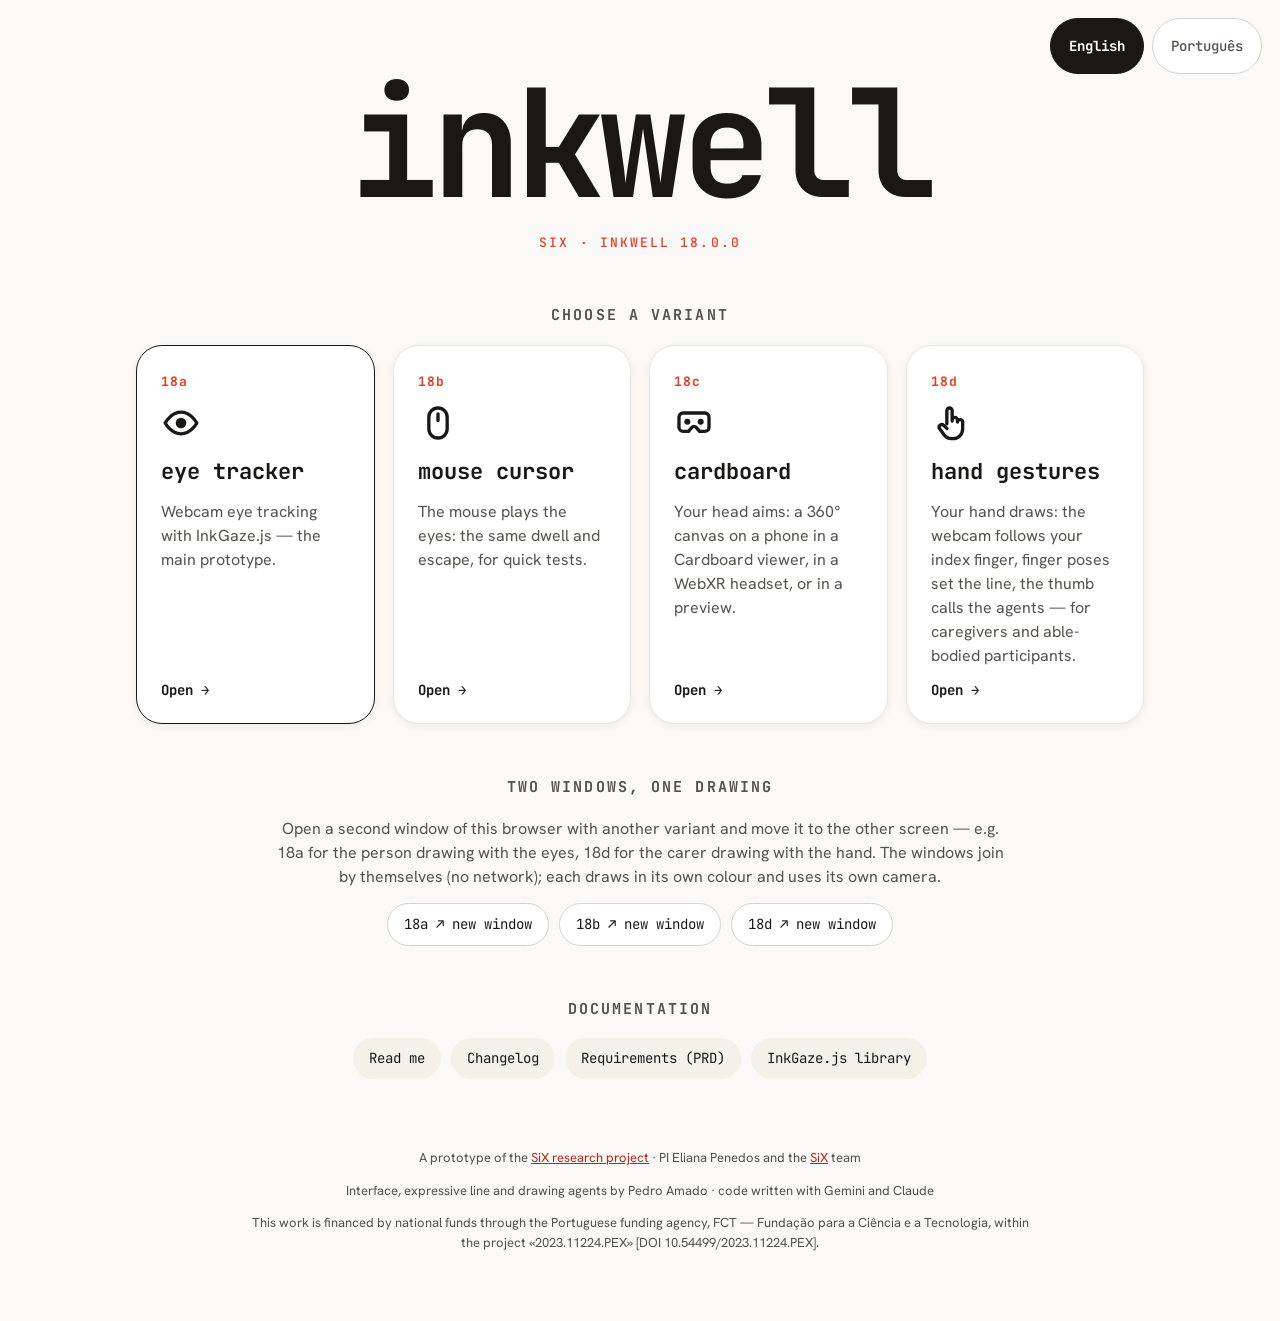
==== commit 1ca85011: "Add files via upload" ====
--- a/index.html
+++ b/index.html
@@ -3,18 +3,18 @@
 <head>
     <meta charset="UTF-8">
     <meta name="viewport" content="width=device-width, initial-scale=1, viewport-fit=cover">
-    <title>Inkwell 17</title>
-    <meta name="description" content="Inkwell 17 — the SiX gaze drawing studio in four variants: webcam eye tracker (InkGaze.js), mouse cursor, Cardboard / WebXR with a 360° canvas, and hand gestures through the webcam (for caregivers).">
+    <title>Inkwell 18</title>
+    <meta name="description" content="Inkwell 18 — the SiX gaze drawing studio in four variants, drawing together in two windows: webcam eye tracker (InkGaze.js), mouse cursor, Cardboard / WebXR with a 360° canvas, and hand gestures through the webcam (for caregivers).">
 <!--
-  Inkwell 17 — a prototype of the SiX research project «Drawing for Social Re-connectivity» (FBAUP · FCT 2023.11224.PEX),
+  Inkwell 18 — a prototype of the SiX research project «Drawing for Social Re-connectivity» (FBAUP · FCT 2023.11224.PEX),
   PI Eliana Penedos-Santiago and the SiX team · https://six.fba.up.pt/
   Interface, expressive line and drawing agents: Pedro Amado (FBAUP / i2ADS). Code written with Google Gemini and
-  Anthropic Claude (Inkwell 16–17: Claude Opus 5.5, October 2026). Full credits: README.md.
+  Anthropic Claude (Inkwell 16–18: Claude Opus 5.5, October 2026). Full credits: README.md.
 -->
     <link rel="preconnect" href="https://fonts.googleapis.com">
     <link rel="preconnect" href="https://fonts.gstatic.com" crossorigin>
     <link href="https://fonts.googleapis.com/css2?family=Hanken+Grotesk:wght@400;500;600;700&family=JetBrains+Mono:wght@400;500;700&display=swap" rel="stylesheet">
-    <link rel="stylesheet" href="css/inkwell.css?v=17.1.0">
+    <link rel="stylesheet" href="css/inkwell.css?v=18.0.0">
     <link rel="icon" href="icon.svg" type="image/svg+xml">
     <link rel="manifest" href="manifest.json">
     <meta name="theme-color" content="#faf9f7">
@@ -39,49 +39,59 @@
         .docs a:hover { background: var(--red-soft); }
         .chooser footer { margin-top: 56px; font-size: 13px; color: var(--ink-label); text-align: center; max-width: 60em; }
         .chooser .langs { position: fixed; }
+        .together { max-width: 46em; margin: 0 0 14px; text-align: center; color: var(--ink-label); font-size: 16px; }
+        .new-windows button { font-family: var(--mono); font-size: 14px; padding: 10px 16px; border-radius: 999px; border: 1px solid var(--divider); background: var(--surface-button); color: var(--ink); cursor: pointer; }
+        .new-windows button:hover { background: var(--red-soft); }
     </style>
 </head>
 <body>
     <div class="langs" id="langs" role="group" aria-label="Language"></div>
     <main class="chooser">
         <h1 class="logo">inkwell</h1>
-        <p class="kicker">SiX · Inkwell 17.1.0</p>
+        <p class="kicker">SiX · Inkwell 18.0.0</p>
         <h2 data-i18n="chooser.title">Choose a variant</h2>
         <div class="cards">
-            <a class="card main" href="inkwell-17a-eyetracker.html">
-                <span class="tag">17a</span>
+            <a class="card main" href="inkwell-18a-eyetracker.html">
+                <span class="tag">18a</span>
                 <svg viewBox="0 0 24 24" aria-hidden="true"><path d="M2.5 12S6 5.5 12 5.5 21.5 12 21.5 12 18 18.5 12 18.5 2.5 12 2.5 12z" fill="none" stroke="currentColor" stroke-width="2" stroke-linejoin="round"/><circle cx="12" cy="12" r="3.2" fill="currentColor"/></svg>
                 <span class="name" data-i18n="variant.a">eye tracker</span>
                 <p data-i18n="chooser.a">Webcam eye tracking with InkGaze.js — the main prototype.</p>
                 <span class="go"><span data-i18n="chooser.open">Open</span> →</span>
             </a>
-            <a class="card" href="inkwell-17b-mouse-cursor.html">
-                <span class="tag">17b</span>
+            <a class="card" href="inkwell-18b-mouse-cursor.html">
+                <span class="tag">18b</span>
                 <svg viewBox="0 0 24 24" aria-hidden="true"><rect x="6.5" y="3" width="11" height="18" rx="5.5" fill="none" stroke="currentColor" stroke-width="2"/><path d="M12 6.5v4" stroke="currentColor" stroke-width="2" stroke-linecap="round"/></svg>
                 <span class="name" data-i18n="variant.b">mouse cursor</span>
                 <p data-i18n="chooser.b">The mouse plays the eyes: the same dwell and escape, for quick tests.</p>
                 <span class="go"><span data-i18n="chooser.open">Open</span> →</span>
             </a>
-            <a class="card" href="inkwell-17c-cardboard.html">
-                <span class="tag">17c</span>
+            <a class="card" href="inkwell-18c-cardboard.html">
+                <span class="tag">18c</span>
                 <svg viewBox="0 0 24 24" aria-hidden="true"><path d="M3 8.5c0-1.4 1.1-2.5 2.5-2.5h13c1.4 0 2.5 1.1 2.5 2.5v6c0 1.4-1.1 2.5-2.5 2.5h-3.2l-2-2.4a1.7 1.7 0 0 0-2.6 0L8.7 17H5.5A2.5 2.5 0 0 1 3 14.5z" fill="none" stroke="currentColor" stroke-width="2"/><circle cx="8" cy="11.3" r="1.8" fill="currentColor"/><circle cx="16" cy="11.3" r="1.8" fill="currentColor"/></svg>
                 <span class="name" data-i18n="variant.c">cardboard</span>
                 <p data-i18n="chooser.c">Your head aims: a 360° canvas on a phone in a Cardboard viewer, in a WebXR headset, or in a preview.</p>
                 <span class="go"><span data-i18n="chooser.open">Open</span> →</span>
             </a>
-            <a class="card" href="inkwell-17d-hand-gestures.html">
-                <span class="tag">17d</span>
+            <a class="card" href="inkwell-18d-hand-gestures.html">
+                <span class="tag">18d</span>
                 <svg viewBox="0 0 24 24" aria-hidden="true"><path d="M9.5 12.5V4.6a1.6 1.6 0 0 1 3.2 0v6.2m0-.6a1.6 1.6 0 0 1 3.2 0v1.2m0-.4a1.6 1.6 0 0 1 3.1.4v4.1c0 3.3-2.5 5.9-5.8 5.9h-.9a5.6 5.6 0 0 1-4.5-2.3l-2.6-3.6a1.6 1.6 0 0 1 2.4-2.1l2 1.9" fill="none" stroke="currentColor" stroke-width="2" stroke-linecap="round" stroke-linejoin="round"/></svg>
                 <span class="name" data-i18n="variant.d">hand gestures</span>
                 <p data-i18n="chooser.d">Your hand draws: the webcam follows your index finger, finger poses set the line, the thumb calls the agents — for caregivers and able-bodied participants.</p>
                 <span class="go"><span data-i18n="chooser.open">Open</span> →</span>
             </a>
         </div>
+        <h2 data-i18n="chooser.togetherTitle">Two windows, one drawing</h2>
+        <p class="together" data-i18n="chooser.two">Open a second window of this browser with another variant and move it to the other screen — e.g. 18a for the person drawing with the eyes, 18d for the carer drawing with the hand. The windows join by themselves (no network); each draws in its own colour and uses its own camera.</p>
+        <nav class="docs new-windows" aria-label="Open in a new window">
+            <button type="button" data-open="inkwell-18a-eyetracker.html">18a ↗ <span data-i18n="chooser.newWindow">new window</span></button>
+            <button type="button" data-open="inkwell-18b-mouse-cursor.html">18b ↗ <span data-i18n="chooser.newWindow">new window</span></button>
+            <button type="button" data-open="inkwell-18d-hand-gestures.html">18d ↗ <span data-i18n="chooser.newWindow">new window</span></button>
+        </nav>
         <h2 data-i18n="chooser.docs">Documentation</h2>
         <nav class="docs">
             <a href="README.md" data-i18n="chooser.readme">Read me</a>
             <a href="CHANGELOG.md" data-i18n="chooser.changelog">Changelog</a>
-            <a href="Inkwell%2017%20%E2%80%94%20Product%20Requirements%20Document%20(PRD).md" data-i18n="chooser.prd">Requirements (PRD)</a>
+            <a href="Inkwell%2018%20%E2%80%94%20Product%20Requirements%20Document%20(PRD).md" data-i18n="chooser.prd">Requirements (PRD)</a>
             <a href="lib/inkgaze.js" data-i18n="chooser.inkgaze">InkGaze.js library</a>
         </nav>
         <footer>
@@ -91,7 +101,7 @@
         </footer>
     </main>
     <script type="module">
-        import { initI18n, languages, lang, setLanguage, applyDom } from './js/i18n.js?v=17.1.0';
+        import { initI18n, languages, lang, setLanguage, applyDom } from './js/i18n.js?v=18.0.0';
         const box = document.getElementById('langs');
         function chips() {
             box.textContent = '';
@@ -104,6 +114,12 @@
             }
         }
         initI18n().then(() => { applyDom(); chips(); }).catch(() => { /* the English page stays */ });
+        // a separate window (to drag to the second screen); every click opens one more
+        let nth = 0;
+        for (const b of document.querySelectorAll('[data-open]')) b.addEventListener('click', () => {
+            const w = Math.min(1280, screen.availWidth), h = Math.min(860, screen.availHeight);
+            window.open(b.dataset.open, 'inkwell18-' + Date.now() + '-' + (nth++), `popup=yes,width=${w},height=${h},left=${40 + 30 * nth},top=${40 + 30 * nth}`);
+        });
     </script>
 </body>
 </html>
--- a/css/inkwell.css
+++ b/css/inkwell.css
@@ -1,5 +1,5 @@
 /* ═══════════════════════════════════════════════════════════════════════════
-   INKWELL 17 — styles (17a eye tracker · 17b mouse cursor · 17c cardboard · 17d hand gestures)
+   INKWELL 18 — styles (18a eye tracker · 18b mouse cursor · 18c cardboard · 18d hand gestures · the shared drawing)
    Design tokens as in builds 12–15 (Figma "HUD Prototype" + "Design System"). The paper is light by design (an
    ink-on-paper drawing studio), so there is no dark theme.
    ═══════════════════════════════════════════════════════════════════════════ */
@@ -39,7 +39,12 @@
 /* ── layers: the paper (z 0) · DOM screens (z 10) · configuration (z 20) · 3D view (z 25) · overlay canvas (z 30) · toast (z 40) ── */
 #stage { position: fixed; inset: 0; z-index: 0; overflow: hidden; background: var(--bg-canvas); }
 #paper { position: absolute; inset: 0; overflow: hidden; }
-#paper canvas { position: absolute; left: 0; top: 0; transform-origin: 0 0; }
+#paper canvas, #paper .world { position: absolute; left: 0; top: 0; transform-origin: 0 0; }
+/* 18: the paper under the layers (each person's ink is a transparent layer); with partners whose windows have other
+   proportions, the drawing keeps the room's proportions and the rest of the window is a quiet band */
+#paper .world { z-index: 0; background: var(--bg-canvas); }
+body.letterbox #stage { background: var(--bg-band); }
+body.letterbox #paper .world { box-shadow: 0 0 0 1px var(--hairline), 0 10px 40px rgba(25, 24, 23, 0.10); }
 #overlay { position: fixed; inset: 0; z-index: 30; pointer-events: none; }
 #vr { position: fixed; inset: 0; z-index: 1; background: #e9e5dc; }
 #vr canvas { display: block; }
@@ -69,7 +74,7 @@
 .logo { font-family: var(--mono); font-weight: 700; font-size: clamp(64px, 13vw, 176px); letter-spacing: -0.045em; line-height: 0.95; margin: 0; color: var(--ink); }
 .kicker { font-family: var(--mono); font-size: 13px; font-weight: 500; letter-spacing: 0.16em; text-transform: uppercase; color: var(--red); margin: 18px 0 0; text-align: center; }
 
-/* gate (17a: while InkGaze has the stage · 17b / 17c: Start) */
+/* gate (18a: while InkGaze has the stage · 18b / 18c: Start) */
 .gate-main { display: flex; flex-direction: column; align-items: center; gap: 0; padding: 24px; max-width: 760px; text-align: center; }
 .gate .logo { font-size: clamp(56px, 9vw, 120px); }
 .gate-msg { margin: 34px 0 0; font-size: 19px; color: var(--ink-label); max-width: 34em; min-height: 3em; }
@@ -190,7 +195,7 @@
 .agent-row input { width: 100%; accent-color: var(--red); }
 .agent-row output { font-family: var(--mono); font-size: 12.5px; color: var(--ink-label); text-align: right; }
 
-/* 17d: the camera preview (top left, above the screens) and the reach calibration */
+/* 18d: the camera preview (top left, above the screens) and the reach calibration */
 #handcam { position: fixed; left: max(14px, env(safe-area-inset-left)); top: max(14px, env(safe-area-inset-top)); z-index: 35; width: 200px; height: auto; border-radius: 14px; box-shadow: var(--shadow-panel); background: var(--bg-band); pointer-events: none; }
 .reach { gap: 14px; padding: 20px 16px; }
 .reach h2 { margin: 0; font-family: var(--mono); font-size: 24px; letter-spacing: -0.01em; }
@@ -199,6 +204,19 @@
 .reach-bar { width: min(520px, 100%); height: 8px; border-radius: 4px; background: var(--hairline); overflow: hidden; }
 .reach-bar span { display: block; width: 0; height: 100%; background: var(--red); transition: width 0.12s linear; }
 
+/* 18: Configuration — whose settings (this window or a partner), the people in the room, the camera of 18d */
+.targets { display: flex; flex-wrap: wrap; align-items: center; gap: 8px; padding: 14px 0 12px; border-bottom: 1px solid var(--hairline); }
+.targets-label { font-family: var(--mono); font-size: 13px; letter-spacing: 0.06em; text-transform: uppercase; color: var(--ink-label); margin-right: 4px; }
+.chip.target { display: inline-flex; align-items: center; gap: 8px; min-height: 44px; }
+.chip .dot, .person .dot { width: 12px; height: 12px; border-radius: 50%; flex: none; box-shadow: 0 0 0 1px rgba(25, 24, 23, 0.15); }
+.cfg-head.remote { background: var(--red-soft); }
+.people { display: grid; gap: 8px; margin: 10px 0; }
+.person { display: flex; align-items: center; gap: 10px; font-family: var(--mono); font-size: 14px; }
+.person .pname { flex: 1; }
+.ctl.text input { width: 100%; margin-top: 6px; min-height: 44px; padding: 6px 12px; border-radius: 12px; border: 1px solid var(--divider); background: var(--bg-panel); font-family: var(--mono); }
+.cam-choice { display: inline-flex; align-items: center; gap: 10px; margin-top: 18px; font-family: var(--mono); font-size: 14px; color: var(--ink-label); }
+.cam-choice select, .tracker-panel select { min-height: 44px; padding: 6px 10px; border-radius: 12px; border: 1px solid var(--divider); background: var(--bg-panel); max-width: 100%; }
+
 /* toast (top: the menu lives at the bottom) */
 #toast { position: fixed; top: max(18px, env(safe-area-inset-top)); left: 50%; z-index: 40; transform: translate(-50%, -140%); max-width: min(92vw, 640px); padding: 12px 20px; border-radius: 16px; background: var(--ink); color: #fff; font-family: var(--mono); font-size: 14px; line-height: 1.45; box-shadow: var(--shadow-panel); transition: transform 0.28s ease, opacity 0.28s ease, visibility 0s linear 0.28s; pointer-events: none; text-align: center; opacity: 0; visibility: hidden; }
 #toast.show { transform: translate(-50%, 0); opacity: 1; visibility: visible; transition: transform 0.28s ease, opacity 0.28s ease; }
@@ -211,7 +229,7 @@
 .orbit-title { color: var(--red-deep); letter-spacing: 0.12em; text-transform: uppercase; }
 body.orbiting #overlay { display: none; }
 
-/* small screens (phones: 17b / 17c look-around) */
+/* small screens (phones: 18b / 18c look-around) */
 @media (max-width: 560px) {
   html, body { font-size: 16px; }
   .gate-msg { font-size: 16px; }
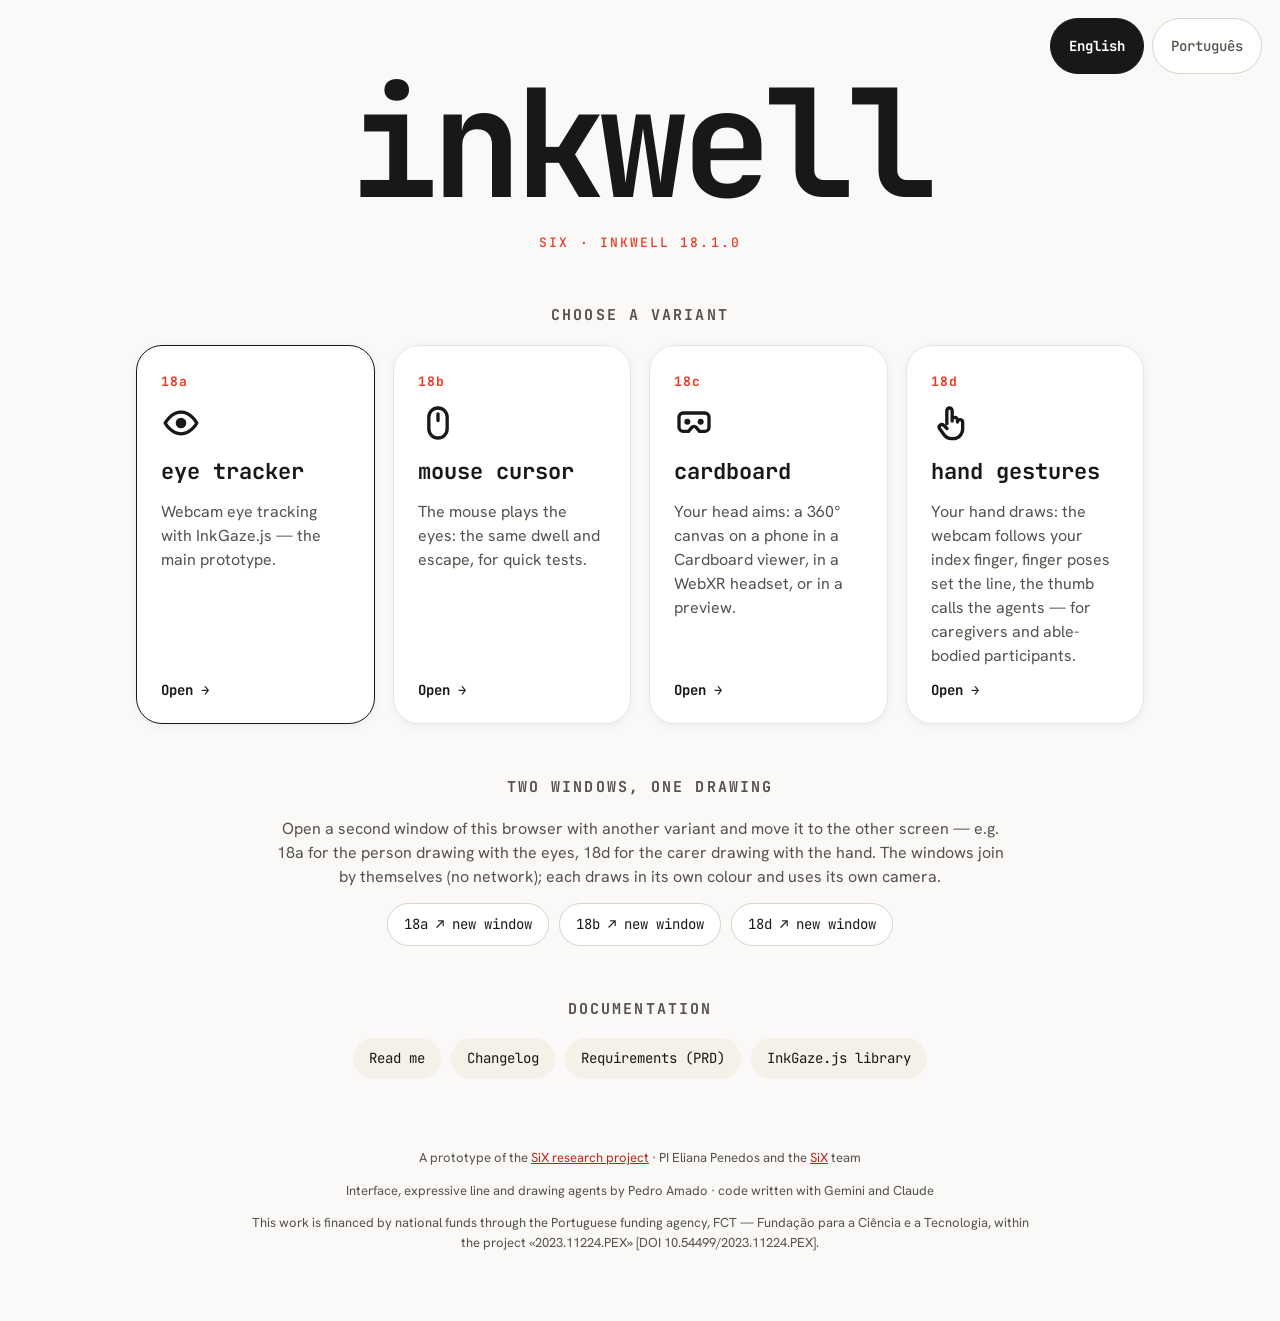
==== commit e9ada287: "Add files via upload Missing scalar function to increase and decrease menu and canvas view. all feat" ====
--- a/index.html
+++ b/index.html
@@ -14,7 +14,7 @@
     <link rel="preconnect" href="https://fonts.googleapis.com">
     <link rel="preconnect" href="https://fonts.gstatic.com" crossorigin>
     <link href="https://fonts.googleapis.com/css2?family=Hanken+Grotesk:wght@400;500;600;700&family=JetBrains+Mono:wght@400;500;700&display=swap" rel="stylesheet">
-    <link rel="stylesheet" href="css/inkwell.css?v=18.0.0">
+    <link rel="stylesheet" href="css/inkwell.css?v=18.1.0">
     <link rel="icon" href="icon.svg" type="image/svg+xml">
     <link rel="manifest" href="manifest.json">
     <meta name="theme-color" content="#faf9f7">
@@ -48,7 +48,7 @@
     <div class="langs" id="langs" role="group" aria-label="Language"></div>
     <main class="chooser">
         <h1 class="logo">inkwell</h1>
-        <p class="kicker">SiX · Inkwell 18.0.0</p>
+        <p class="kicker">SiX · Inkwell 18.1.0</p>
         <h2 data-i18n="chooser.title">Choose a variant</h2>
         <div class="cards">
             <a class="card main" href="inkwell-18a-eyetracker.html">
@@ -101,7 +101,7 @@
         </footer>
     </main>
     <script type="module">
-        import { initI18n, languages, lang, setLanguage, applyDom } from './js/i18n.js?v=18.0.0';
+        import { initI18n, languages, lang, setLanguage, applyDom } from './js/i18n.js?v=18.1.0';
         const box = document.getElementById('langs');
         function chips() {
             box.textContent = '';
--- a/css/inkwell.css
+++ b/css/inkwell.css
@@ -195,8 +195,8 @@
 .agent-row input { width: 100%; accent-color: var(--red); }
 .agent-row output { font-family: var(--mono); font-size: 12.5px; color: var(--ink-label); text-align: right; }
 
-/* 18d: the camera preview (top left, above the screens) and the reach calibration */
-#handcam { position: fixed; left: max(14px, env(safe-area-inset-left)); top: max(14px, env(safe-area-inset-top)); z-index: 35; width: 200px; height: auto; border-radius: 14px; box-shadow: var(--shadow-panel); background: var(--bg-band); pointer-events: none; }
+/* 18d: the camera preview (top left: above the first screens, below Configuration and the pages) and the reach calibration */
+#handcam { position: fixed; left: max(14px, env(safe-area-inset-left)); top: max(14px, env(safe-area-inset-top)); z-index: 15; width: 200px; height: auto; border-radius: 14px; box-shadow: var(--shadow-panel); background: var(--bg-band); pointer-events: none; }
 .reach { gap: 14px; padding: 20px 16px; }
 .reach h2 { margin: 0; font-family: var(--mono); font-size: 24px; letter-spacing: -0.01em; }
 .reach-hint { margin: 0; max-width: 42em; text-align: center; color: var(--ink-label); }
@@ -209,6 +209,7 @@
 .targets-label { font-family: var(--mono); font-size: 13px; letter-spacing: 0.06em; text-transform: uppercase; color: var(--ink-label); margin-right: 4px; }
 .chip.target { display: inline-flex; align-items: center; gap: 8px; min-height: 44px; }
 .chip .dot, .person .dot { width: 12px; height: 12px; border-radius: 50%; flex: none; box-shadow: 0 0 0 1px rgba(25, 24, 23, 0.15); }
+.chip.on .dot { box-shadow: 0 0 0 2px rgba(255, 255, 255, 0.9); }
 .cfg-head.remote { background: var(--red-soft); }
 .people { display: grid; gap: 8px; margin: 10px 0; }
 .person { display: flex; align-items: center; gap: 10px; font-family: var(--mono); font-size: 14px; }
@@ -216,6 +217,11 @@
 .ctl.text input { width: 100%; margin-top: 6px; min-height: 44px; padding: 6px 12px; border-radius: 12px; border: 1px solid var(--divider); background: var(--bg-panel); font-family: var(--mono); }
 .cam-choice { display: inline-flex; align-items: center; gap: 10px; margin-top: 18px; font-family: var(--mono); font-size: 14px; color: var(--ink-label); }
 .cam-choice select, .tracker-panel select { min-height: 44px; padding: 6px 10px; border-radius: 12px; border: 1px solid var(--divider); background: var(--bg-panel); max-width: 100%; }
+
+/* 18.1: the menu size (Configuration → View size) — the screens (start, intro dots, welcome, About / Help) and the toasts
+   grow or shrink with the menu; the Configuration keeps its size (so the setting can always be undone). Set only ≠ ×1. */
+body.menu-scaled #screens > .screen:not(.reach) { zoom: var(--menu-scale); }
+body.menu-scaled #toast { font-size: calc(14px * var(--menu-scale)); padding: calc(12px * var(--menu-scale)) calc(20px * var(--menu-scale)); border-radius: calc(16px * var(--menu-scale)); max-width: min(92vw, calc(640px * var(--menu-scale))); }
 
 /* toast (top: the menu lives at the bottom) */
 #toast { position: fixed; top: max(18px, env(safe-area-inset-top)); left: 50%; z-index: 40; transform: translate(-50%, -140%); max-width: min(92vw, 640px); padding: 12px 20px; border-radius: 16px; background: var(--ink); color: #fff; font-family: var(--mono); font-size: 14px; line-height: 1.45; box-shadow: var(--shadow-panel); transition: transform 0.28s ease, opacity 0.28s ease, visibility 0s linear 0.28s; pointer-events: none; text-align: center; opacity: 0; visibility: hidden; }
